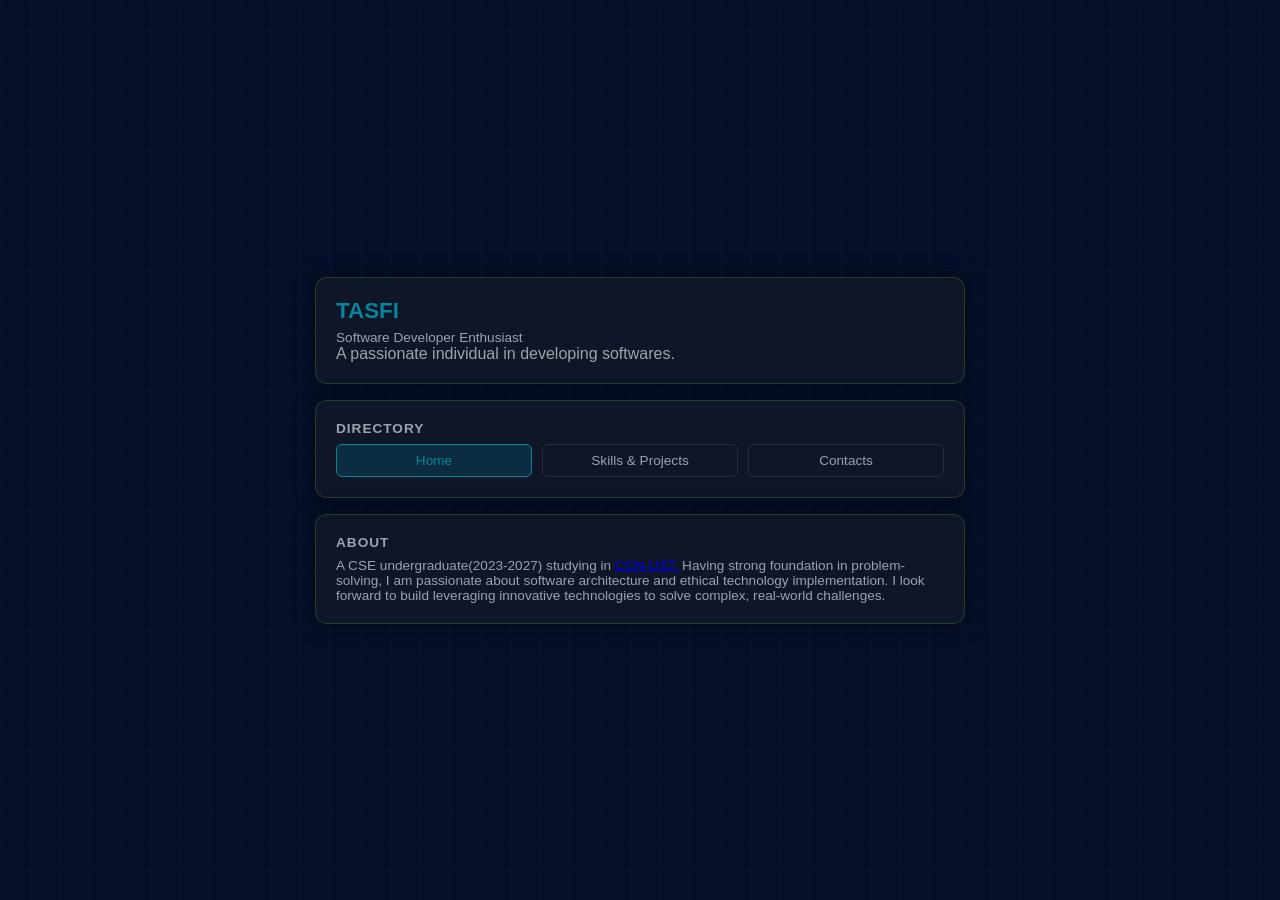
==== index.html @ cbce1b41 "Rename home.html to index.html" ====
<!DOCTYPE html>
<html lang="en">
<head>
    <meta charset="UTF-8">
    <meta name="viewport" content="width=device-width, initial-scale=1.0">
    <title>portfolio</title>
    <link rel="stylesheet" href="style.css">
</head>
<body>

    <div class="container">
        <!-- name -->
        <div class="panel">
            <h1>TASFI</h1>
            <p class="subtitle">Software Developer Enthusiast</p>
            <p>A passionate individual in developing softwares.</p>
        </div>

        <!-- directory -->
        <div class="panel">
           <h2>Directory</h2>
            <div class="nav-row">
                <a href="index.html" class="nav-btn active">Home</a>
                <a href="skills.html" class="nav-btn">Skills &amp; Projects</a>
                <a href="contacts.html" class="nav-btn">Contacts</a>
            </div>
        </div>

        <!-- about -->
        <div class="panel">
            <h2>About</h2>
            <p style="font-size: 0.85rem; color: var(--text-muted); margin-top: 6px;">
               A CSE undergraduate(2023-2027) studying in <a href="https://ccnust.ac.bd">CCN-UST.</a>
               Having strong foundation in problem-solving, I am passionate about software architecture and ethical technology implementation.
               I look forward to build leveraging innovative technologies to solve complex, real-world challenges.
            </p>
        </div>
    </div>

</body>
</html>
---- style.css ----
:root {
    --bg-color: #060f29;
    --panel-bg: rgba(17, 24, 39, 0.85);
    --border-color: rgba(84, 162, 35, 0.3);
    --accent-cyan: #09849a;
    --accent-emerald: #086647;
    --text-main: #f3f4f6a3;
    --text-muted: #9ca3af;
}

* {
    * {
    box-sizing: border-box;
    margin: 0;
    padding: 0;
    font-family: Verdana, Geneva, Tahoma, sans-serif;
}
}

body {
    background-color: var(--bg-color);
    color: var(--text-main);
    min-height: 100vh;
    display: flex;
    justify-content: center;
    align-items: center;
    padding: 20px;
}

body::before {
    content: "";
    position: absolute;
    top: 0;
    left: 0;
    width: 100%;
    height: 100%;
    background-image: linear-gradient(to right, rgba(255,255,255,0.02) 1px, transparent 1px),
                      linear-gradient(to bottom, rgba(255,255,255,0.02) 1px, transparent 1px);
    background-size: 30px 30px;
    z-index: -1;
}

.container {
    width: 100%;
    max-width: 650px;
    display: flex;
    flex-direction: column;
    gap: 16px;
}

.panel {
    background: var(--panel-bg);
    border: 1px solid var(--border-color);
    border-radius: 12px;
    padding: 20px;
    backdrop-filter: blur(12px);
    box-shadow: 0 0 20px rgba(0, 0, 0, 0.5);
    width: 100%;
}

h1 {
    font-size: 1.4rem;
    color: var(--accent-cyan);
    word-break: break-all;
    margin-bottom: 6px;
}

.subtitle {
    font-size: 0.85rem; 
    color: var(--text-muted);
}

.status-badge {
    display: inline-block;
    padding: 4px 8px;
    background: rgba(16, 185, 129, 0.1);
    border: 1px solid var(--accent-emerald);
    color: var(--accent-emerald);
    font-size: 0.75rem;
    border-radius: 4px;
    margin-top: 8px;
}

.nav-row {
    display: flex;
    gap: 10px;
    flex-wrap: wrap;
    margin-top: 8px;
}

.nav-btn {
    background: transparent;
    border: 1px solid rgba(255, 255, 255, 0.1);
    color: var(--text-muted);
    padding: 8px 14px;
    border-radius: 6px;
    cursor: pointer;
    font-size: 0.85rem;
    transition: all 0.2s ease;
    flex: 1;
    min-width: 100px;
    text-align: center;
    text-decoration: none;
    display: inline-block;
}

.nav-btn:hover, .nav-btn.active {
    background: rgba(6, 182, 212, 0.15);
    border-color: var(--accent-cyan);
    color: var(--accent-cyan);
}

h2 {
    font-size: 0.85rem;
    color: var(--text-muted);
    text-transform: uppercase;
    letter-spacing: 1px;
    margin-bottom: 8px;
}

ul {
    list-style: none;
    display: flex;
    flex-direction: column;
    gap: 8px;
    margin-top: 8px;
}

ul li {
    padding: 6px 8px;
    background: rgba(255, 255, 255, 0.03);
    border-left: 2px solid var(--accent-cyan);
    font-size: 0.85rem;
}

.code-snippet {
    background: #000;
    padding: 10px;
    border-radius: 6px;
    border: 1px solid #374151;
    font-size: 0.75rem;
    margin-top: 10px;
    color: var(--text-muted);
}
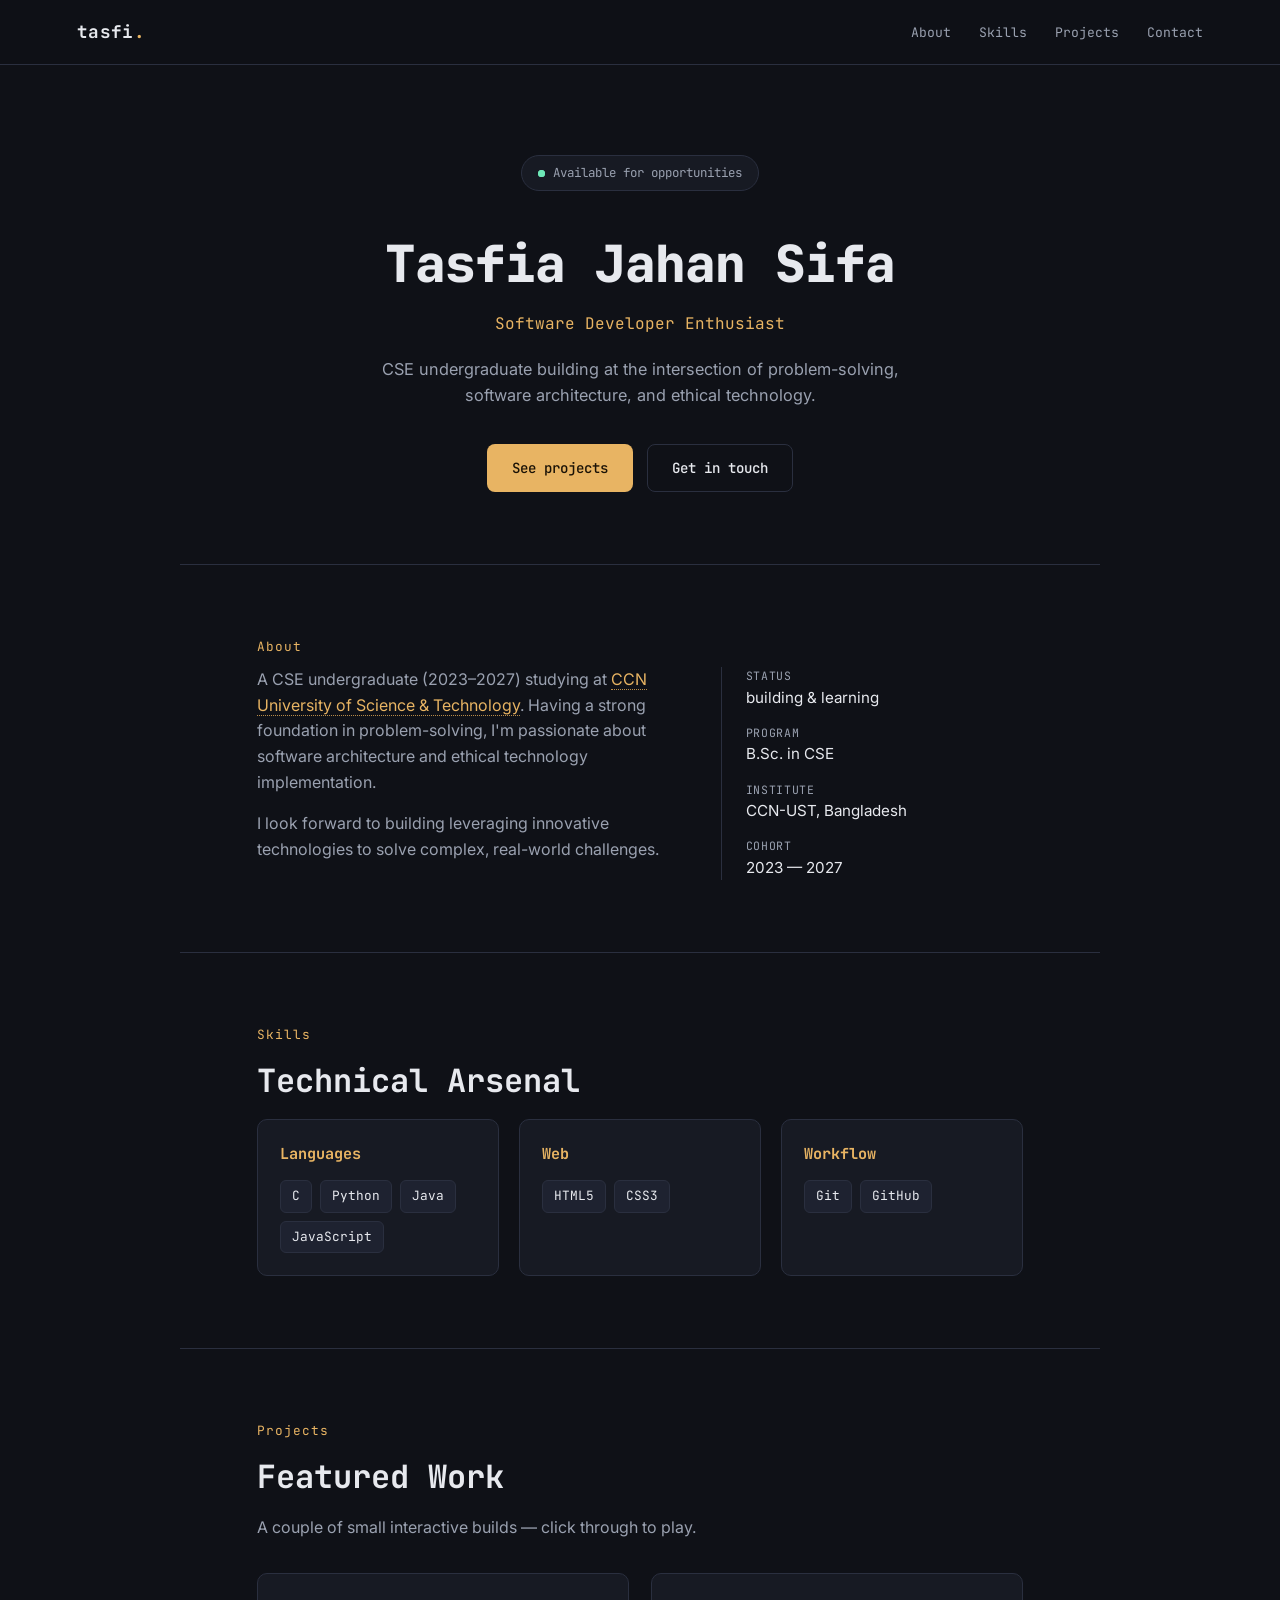
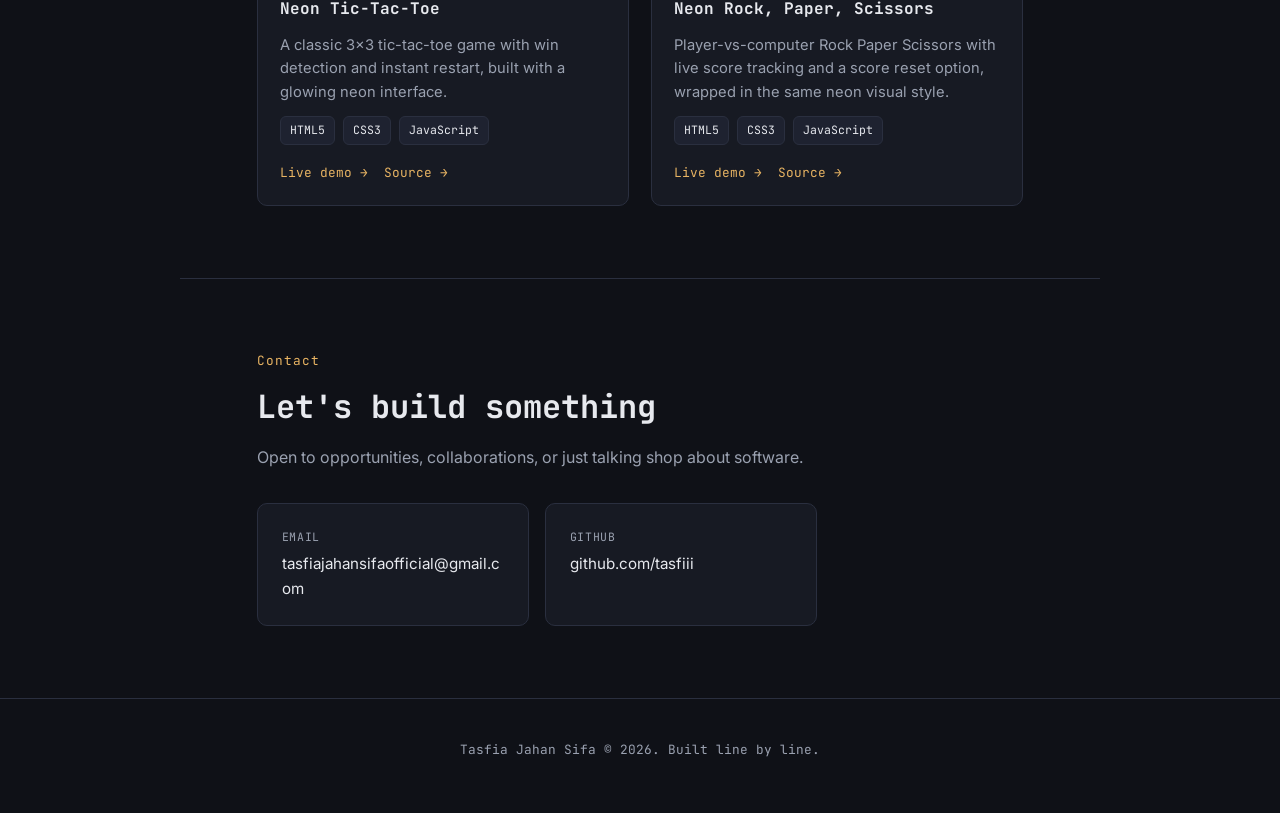
==== commit 57717539: "Add files via upload" ====
--- a/index.html
+++ b/index.html
@@ -1,41 +1,183 @@
 <!DOCTYPE html>
 <html lang="en">
 <head>
-    <meta charset="UTF-8">
-    <meta name="viewport" content="width=device-width, initial-scale=1.0">
-    <title>portfolio</title>
-    <link rel="stylesheet" href="style.css">
+<meta charset="UTF-8">
+<meta name="viewport" content="width=device-width, initial-scale=1.0">
+<title>Tasfi — Software Developer</title>
+<meta name="description" content="Portfolio of Tasfia Jahan Sifa (Tasfi), a CSE undergraduate building software with C, Python, Java, and JavaScript.">
+<link rel="preconnect" href="https://fonts.googleapis.com">
+<link rel="preconnect" href="https://fonts.gstatic.com" crossorigin>
+<link href="https://fonts.googleapis.com/css2?family=JetBrains+Mono:wght@400;500;700;800&family=Inter:wght@400;500;600;700&display=swap" rel="stylesheet">
+<link rel="stylesheet" href="style.css">
 </head>
 <body>
 
-    <div class="container">
-        <!-- name -->
-        <div class="panel">
-            <h1>TASFI</h1>
-            <p class="subtitle">Software Developer Enthusiast</p>
-            <p>A passionate individual in developing softwares.</p>
+<div class="progress-bar" id="progressBar"></div>
+
+<header class="nav" id="nav">
+  <a href="#top" class="nav__brand">tasfi<span class="dot">.</span></a>
+  <button class="nav__toggle" id="navToggle" aria-label="Toggle menu" aria-expanded="false">
+    <span></span><span></span><span></span>
+  </button>
+  <nav class="nav__links" id="navLinks">
+    <a href="#about">About</a>
+    <a href="#skills">Skills</a>
+    <a href="#projects">Projects</a>
+    <a href="#contact">Contact</a>
+  </nav>
+</header>
+
+<main id="top">
+
+  <!-- HERO -->
+  <section class="hero">
+    <span class="hero__badge"><span class="pulse-dot"></span>Available for opportunities</span>
+
+    <h1 class="hero__name">Tasfia Jahan Sifa</h1>
+    <p class="hero__role">Software Developer Enthusiast</p>
+    <p class="hero__tagline">CSE undergraduate building at the intersection of problem-solving,
+      software architecture, and ethical technology.</p>
+
+    <div class="hero__cta">
+      <a href="#projects" class="btn btn--primary">See projects</a>
+      <a href="#contact" class="btn btn--ghost">Get in touch</a>
+    </div>
+  </section>
+
+  <!-- ABOUT -->
+  <section id="about" class="section">
+    <p class="eyebrow">About</p>
+    <div class="about__grid">
+      <div class="about__text">
+        <p>A CSE undergraduate (2023–2027) studying at
+          <a href="https://ccnust.ac.bd" target="_blank" rel="noopener">CCN University of Science &amp; Technology</a>.
+          Having a strong foundation in problem-solving, I'm passionate about software architecture
+          and ethical technology implementation.</p>
+        <p>I look forward to building leveraging innovative technologies to solve complex,
+          real-world challenges.</p>
+      </div>
+      <div class="about__meta">
+        <div class="meta-row">
+          <span class="meta-label">status</span>
+          <span class="meta-value">building &amp; learning</span>
         </div>
+        <div class="meta-row">
+          <span class="meta-label">program</span>
+          <span class="meta-value">B.Sc. in CSE</span>
+        </div>
+        <div class="meta-row">
+          <span class="meta-label">institute</span>
+          <span class="meta-value">CCN-UST, Bangladesh</span>
+        </div>
+        <div class="meta-row">
+          <span class="meta-label">cohort</span>
+          <span class="meta-value">2023 — 2027</span>
+        </div>
+      </div>
+    </div>
+  </section>
 
-        <!-- directory -->
-        <div class="panel">
-           <h2>Directory</h2>
-            <div class="nav-row">
-                <a href="index.html" class="nav-btn active">Home</a>
-                <a href="skills.html" class="nav-btn">Skills &amp; Projects</a>
-                <a href="contacts.html" class="nav-btn">Contacts</a>
-            </div>
+  <!-- SKILLS -->
+  <section id="skills" class="section">
+    <p class="eyebrow">Skills</p>
+    <h2 class="section__title">Technical Arsenal</h2>
+
+    <div class="skills__grid">
+      <div class="skill-card">
+        <h3>Languages</h3>
+        <ul class="tag-list">
+          <li>C</li>
+          <li>Python</li>
+          <li>Java</li>
+          <li>JavaScript</li>
+        </ul>
+      </div>
+      <div class="skill-card">
+        <h3>Web</h3>
+        <ul class="tag-list">
+          <li>HTML5</li>
+          <li>CSS3</li>
+        </ul>
+      </div>
+      <div class="skill-card">
+        <h3>Workflow</h3>
+        <ul class="tag-list">
+          <li>Git</li>
+          <li>GitHub</li>
+        </ul>
+      </div>
+    </div>
+  </section>
+
+  <!-- PROJECTS -->
+  <section id="projects" class="section">
+    <p class="eyebrow">Projects</p>
+    <h2 class="section__title">Featured Work</h2>
+    <p class="section__note">A couple of small interactive builds — click through to play.</p>
+
+    <div class="projects__grid">
+
+      <article class="project-card">
+        <div class="project-card__head">
+          <h3>Neon Tic-Tac-Toe</h3>
         </div>
+        <p>A classic 3x3 tic-tac-toe game with win detection and instant restart, built
+          with a glowing neon interface.</p>
+        <ul class="tag-list tag-list--small">
+          <li>HTML5</li>
+          <li>CSS3</li>
+          <li>JavaScript</li>
+        </ul>
+        <div class="project-card__links">
+          <a href="https://tasfiii.github.io/Tic-Tac-Toe/" target="_blank" rel="noopener">Live demo →</a>
+          <a href="https://github.com/tasfiii/Tic-Tac-Toe" target="_blank" rel="noopener">Source →</a>
+        </div>
+      </article>
 
-        <!-- about -->
-        <div class="panel">
-            <h2>About</h2>
-            <p style="font-size: 0.85rem; color: var(--text-muted); margin-top: 6px;">
-               A CSE undergraduate(2023-2027) studying in <a href="https://ccnust.ac.bd">CCN-UST.</a>
-               Having strong foundation in problem-solving, I am passionate about software architecture and ethical technology implementation.
-               I look forward to build leveraging innovative technologies to solve complex, real-world challenges.
-            </p>
+      <article class="project-card">
+        <div class="project-card__head">
+          <h3>Neon Rock, Paper, Scissors</h3>
         </div>
+        <p>Player-vs-computer Rock Paper Scissors with live score tracking and a
+          score reset option, wrapped in the same neon visual style.</p>
+        <ul class="tag-list tag-list--small">
+          <li>HTML5</li>
+          <li>CSS3</li>
+          <li>JavaScript</li>
+        </ul>
+        <div class="project-card__links">
+          <a href="https://tasfiii.github.io/Rock-Paper-Scissor/" target="_blank" rel="noopener">Live demo →</a>
+          <a href="https://github.com/tasfiii/Rock-Paper-Scissor" target="_blank" rel="noopener">Source →</a>
+        </div>
+      </article>
+
     </div>
+  </section>
 
+  <!-- CONTACT -->
+  <section id="contact" class="section">
+    <p class="eyebrow">Contact</p>
+    <h2 class="section__title">Let's build something</h2>
+    <p class="section__note">Open to opportunities, collaborations, or just talking shop about software.</p>
+
+    <div class="contact__links">
+      <a href="mailto:tasfiajahansifaofficial@gmail.com" class="contact-link">
+        <span class="contact-link__label">Email</span>
+        <span class="contact-link__value">tasfiajahansifaofficial@gmail.com</span>
+      </a>
+      <a href="https://github.com/tasfiii" target="_blank" rel="noopener" class="contact-link">
+        <span class="contact-link__label">GitHub</span>
+        <span class="contact-link__value">github.com/tasfiii</span>
+      </a>
+    </div>
+  </section>
+
+</main>
+
+<footer class="footer">
+  <p>Tasfia Jahan Sifa © <span id="year"></span>. Built line by line.</p>
+</footer>
+
+<script src="script.js"></script>
 </body>
-</html>
+</html>
--- a/style.css
+++ b/style.css
@@ -1,144 +1,414 @@
-:root {
-    --bg-color: #060f29;
-    --panel-bg: rgba(17, 24, 39, 0.85);
-    --border-color: rgba(84, 162, 35, 0.3);
-    --accent-cyan: #09849a;
-    --accent-emerald: #086647;
-    --text-main: #f3f4f6a3;
-    --text-muted: #9ca3af;
-}
-
-* {
-    * {
-    box-sizing: border-box;
-    margin: 0;
-    padding: 0;
-    font-family: Verdana, Geneva, Tahoma, sans-serif;
-}
-}
-
-body {
-    background-color: var(--bg-color);
-    color: var(--text-main);
-    min-height: 100vh;
-    display: flex;
-    justify-content: center;
-    align-items: center;
-    padding: 20px;
-}
-
-body::before {
-    content: "";
-    position: absolute;
-    top: 0;
-    left: 0;
-    width: 100%;
-    height: 100%;
-    background-image: linear-gradient(to right, rgba(255,255,255,0.02) 1px, transparent 1px),
-                      linear-gradient(to bottom, rgba(255,255,255,0.02) 1px, transparent 1px);
-    background-size: 30px 30px;
-    z-index: -1;
-}
-
-.container {
-    width: 100%;
-    max-width: 650px;
-    display: flex;
+/* ============================
+   Tokens
+============================ */
+:root{
+  --bg:            #0f1117;
+  --surface:       #171a23;
+  --surface-2:     #1e2230;
+  --border:        #2a2f3f;
+  --text:          #e7e9ee;
+  --text-muted:    #9aa1b0;
+  --accent:        #e8b463;
+  --accent-dim:    #b98c48;
+  --mint:          #6ee7b7;
+  --font-mono:     'JetBrains Mono', ui-monospace, monospace;
+  --font-sans:     'Inter', system-ui, sans-serif;
+  --radius:        10px;
+  --max-width:     920px;
+}
+
+*{ box-sizing: border-box; }
+
+html{ scroll-behavior: smooth; }
+
+@media (prefers-reduced-motion: reduce){
+  html{ scroll-behavior: auto; }
+  *{ animation-duration: 0.01ms !important; animation-iteration-count: 1 !important; transition-duration: 0.01ms !important; }
+}
+
+body{
+  margin: 0;
+  background: var(--bg);
+  color: var(--text);
+  font-family: var(--font-sans);
+  line-height: 1.6;
+  -webkit-font-smoothing: antialiased;
+}
+
+a{ color: inherit; text-decoration: none; }
+
+ul{ list-style: none; margin: 0; padding: 0; }
+
+img{ max-width: 100%; display: block; }
+
+:focus-visible{
+  outline: 2px solid var(--accent);
+  outline-offset: 3px;
+}
+
+/* ============================
+   Progress bar
+============================ */
+.progress-bar{
+  position: fixed;
+  top: 0; left: 0;
+  height: 3px;
+  width: 0%;
+  background: linear-gradient(90deg, var(--accent), var(--mint));
+  z-index: 200;
+  transition: width 0.1s ease-out;
+}
+
+/* ============================
+   Nav
+============================ */
+.nav{
+  position: sticky;
+  top: 0;
+  z-index: 100;
+  display: flex;
+  align-items: center;
+  justify-content: space-between;
+  padding: 18px 6vw;
+  background: rgba(15,17,23,0.85);
+  backdrop-filter: blur(10px);
+  border-bottom: 1px solid var(--border);
+}
+
+.nav__brand{
+  font-family: var(--font-mono);
+  font-weight: 700;
+  font-size: 1.1rem;
+  letter-spacing: 0.02em;
+}
+.nav__brand .dot{ color: var(--accent); }
+
+.nav__links{
+  display: flex;
+  gap: 28px;
+}
+.nav__links a{
+  font-family: var(--font-mono);
+  font-size: 0.82rem;
+  color: var(--text-muted);
+  transition: color 0.2s ease;
+}
+.nav__links a:hover{ color: var(--accent); }
+
+.nav__toggle{
+  display: none;
+  flex-direction: column;
+  gap: 5px;
+  background: none;
+  border: none;
+  cursor: pointer;
+  padding: 6px;
+}
+.nav__toggle span{
+  width: 22px;
+  height: 2px;
+  background: var(--text);
+  transition: transform 0.2s ease, opacity 0.2s ease;
+}
+
+@media (max-width: 720px){
+  .nav__toggle{ display: flex; }
+  .nav__links{
+    position: fixed;
+    top: 60px; right: 0;
     flex-direction: column;
-    gap: 16px;
-}
-
-.panel {
-    background: var(--panel-bg);
-    border: 1px solid var(--border-color);
-    border-radius: 12px;
-    padding: 20px;
-    backdrop-filter: blur(12px);
-    box-shadow: 0 0 20px rgba(0, 0, 0, 0.5);
-    width: 100%;
-}
-
-h1 {
-    font-size: 1.4rem;
-    color: var(--accent-cyan);
-    word-break: break-all;
-    margin-bottom: 6px;
-}
-
-.subtitle {
-    font-size: 0.85rem; 
-    color: var(--text-muted);
-}
-
-.status-badge {
-    display: inline-block;
-    padding: 4px 8px;
-    background: rgba(16, 185, 129, 0.1);
-    border: 1px solid var(--accent-emerald);
-    color: var(--accent-emerald);
-    font-size: 0.75rem;
-    border-radius: 4px;
-    margin-top: 8px;
-}
-
-.nav-row {
-    display: flex;
-    gap: 10px;
-    flex-wrap: wrap;
-    margin-top: 8px;
-}
-
-.nav-btn {
-    background: transparent;
-    border: 1px solid rgba(255, 255, 255, 0.1);
-    color: var(--text-muted);
-    padding: 8px 14px;
-    border-radius: 6px;
-    cursor: pointer;
-    font-size: 0.85rem;
-    transition: all 0.2s ease;
-    flex: 1;
-    min-width: 100px;
-    text-align: center;
-    text-decoration: none;
-    display: inline-block;
-}
-
-.nav-btn:hover, .nav-btn.active {
-    background: rgba(6, 182, 212, 0.15);
-    border-color: var(--accent-cyan);
-    color: var(--accent-cyan);
-}
-
-h2 {
-    font-size: 0.85rem;
-    color: var(--text-muted);
-    text-transform: uppercase;
-    letter-spacing: 1px;
-    margin-bottom: 8px;
-}
-
-ul {
-    list-style: none;
-    display: flex;
-    flex-direction: column;
-    gap: 8px;
-    margin-top: 8px;
-}
-
-ul li {
-    padding: 6px 8px;
-    background: rgba(255, 255, 255, 0.03);
-    border-left: 2px solid var(--accent-cyan);
-    font-size: 0.85rem;
-}
-
-.code-snippet {
-    background: #000;
-    padding: 10px;
-    border-radius: 6px;
-    border: 1px solid #374151;
-    font-size: 0.75rem;
-    margin-top: 10px;
-    color: var(--text-muted);
+    gap: 0;
+    background: var(--surface);
+    border: 1px solid var(--border);
+    border-radius: var(--radius);
+    padding: 8px;
+    transform: translateX(120%);
+    transition: transform 0.25s ease;
+  }
+  .nav__links.is-open{ transform: translateX(-16px); }
+  .nav__links a{ padding: 12px 18px; }
+  .nav__toggle.is-open span:nth-child(1){ transform: translateY(7px) rotate(45deg); }
+  .nav__toggle.is-open span:nth-child(2){ opacity: 0; }
+  .nav__toggle.is-open span:nth-child(3){ transform: translateY(-7px) rotate(-45deg); }
+}
+
+/* ============================
+   Hero
+============================ */
+.hero{
+  max-width: var(--max-width);
+  margin: 0 auto;
+  padding: 10vh 6vw 8vh;
+  text-align: center;
+}
+
+.hero__badge{
+  display: inline-flex;
+  align-items: center;
+  gap: 8px;
+  font-family: var(--font-mono);
+  font-size: 0.78rem;
+  color: var(--text-muted);
+  background: var(--surface);
+  border: 1px solid var(--border);
+  padding: 7px 16px;
+  border-radius: 999px;
+  margin-bottom: 2rem;
+}
+.pulse-dot{
+  width: 7px;
+  height: 7px;
+  border-radius: 50%;
+  background: var(--mint);
+  position: relative;
+}
+.pulse-dot::after{
+  content: '';
+  position: absolute;
+  inset: 0;
+  border-radius: 50%;
+  background: var(--mint);
+  animation: pulse 1.8s ease-out infinite;
+}
+@keyframes pulse{
+  0%{ transform: scale(1); opacity: 0.7; }
+  100%{ transform: scale(2.8); opacity: 0; }
+}
+
+.hero__name{
+  font-family: var(--font-mono);
+  font-size: clamp(2rem, 6vw, 3.2rem);
+  font-weight: 800;
+  margin: 0 0 0.4rem;
+  letter-spacing: -0.02em;
+}
+.hero__role{
+  color: var(--accent);
+  font-family: var(--font-mono);
+  font-size: 1rem;
+  margin: 0 0 1.2rem;
+}
+.hero__tagline{
+  color: var(--text-muted);
+  max-width: 520px;
+  margin: 0 auto 2.2rem;
+  font-size: 1.02rem;
+}
+.hero__cta{
+  display: flex;
+  gap: 14px;
+  justify-content: center;
+  flex-wrap: wrap;
+}
+
+/* ============================
+   Buttons
+============================ */
+.btn{
+  display: inline-block;
+  padding: 12px 24px;
+  border-radius: 8px;
+  font-family: var(--font-mono);
+  font-size: 0.88rem;
+  font-weight: 500;
+  border: 1px solid transparent;
+  cursor: pointer;
+  transition: transform 0.15s ease, background 0.2s ease, border-color 0.2s ease;
+}
+.btn--primary{
+  background: var(--accent);
+  color: #1a1206;
+}
+.btn--primary:hover{ transform: translateY(-2px); background: #f0c079; }
+.btn--ghost{
+  border-color: var(--border);
+  color: var(--text);
+}
+.btn--ghost:hover{ border-color: var(--accent); color: var(--accent); }
+
+/* ============================
+   Section shell
+============================ */
+.section{
+  max-width: var(--max-width);
+  margin: 0 auto;
+  padding: 8vh 6vw;
+  border-top: 1px solid var(--border);
+}
+.eyebrow{
+  font-family: var(--font-mono);
+  color: var(--accent);
+  font-size: 0.8rem;
+  letter-spacing: 0.08em;
+  margin: 0 0 0.6rem;
+}
+.section__title{
+  font-family: var(--font-mono);
+  font-size: clamp(1.5rem, 4vw, 2rem);
+  margin: 0 0 0.8rem;
+}
+.section__note{
+  color: var(--text-muted);
+  margin: 0 0 2rem;
+  max-width: 560px;
+}
+
+/* ============================
+   About
+============================ */
+.about__grid{
+  display: grid;
+  grid-template-columns: 1.4fr 1fr;
+  gap: 40px;
+}
+.about__text p{ color: var(--text-muted); margin: 0 0 1rem; }
+.about__text a{ color: var(--accent); border-bottom: 1px dotted var(--accent-dim); }
+
+.about__meta{
+  border-left: 1px solid var(--border);
+  padding-left: 24px;
+  display: flex;
+  flex-direction: column;
+  gap: 14px;
+}
+.meta-row{ display: flex; flex-direction: column; }
+.meta-label{
+  font-family: var(--font-mono);
+  font-size: 0.72rem;
+  color: var(--text-muted);
+  text-transform: uppercase;
+  letter-spacing: 0.06em;
+}
+.meta-value{ font-size: 0.95rem; }
+
+@media (max-width: 720px){
+  .about__grid{ grid-template-columns: 1fr; }
+  .about__meta{ border-left: none; border-top: 1px solid var(--border); padding-left: 0; padding-top: 20px; }
+}
+
+/* ============================
+   Skills
+============================ */
+.skills__grid{
+  display: grid;
+  grid-template-columns: repeat(3, 1fr);
+  gap: 20px;
+}
+.skill-card{
+  background: var(--surface);
+  border: 1px solid var(--border);
+  border-radius: var(--radius);
+  padding: 22px;
+}
+.skill-card h3{
+  font-family: var(--font-mono);
+  font-size: 0.95rem;
+  margin: 0 0 14px;
+  color: var(--accent);
+}
+.tag-list{
+  display: flex;
+  flex-wrap: wrap;
+  gap: 8px;
+}
+.tag-list li{
+  font-family: var(--font-mono);
+  font-size: 0.8rem;
+  background: var(--surface-2);
+  border: 1px solid var(--border);
+  padding: 5px 11px;
+  border-radius: 6px;
+  color: var(--text);
+}
+.tag-list--small li{ font-size: 0.72rem; padding: 4px 9px; }
+
+@media (max-width: 720px){
+  .skills__grid{ grid-template-columns: 1fr; }
+}
+
+/* ============================
+   Projects
+============================ */
+.projects__grid{
+  display: grid;
+  grid-template-columns: repeat(auto-fit, minmax(260px, 1fr));
+  gap: 22px;
+}
+.project-card{
+  background: var(--surface);
+  border: 1px solid var(--border);
+  border-radius: var(--radius);
+  padding: 22px;
+  display: flex;
+  flex-direction: column;
+  gap: 12px;
+  transition: border-color 0.2s ease, transform 0.2s ease;
+}
+.project-card:hover{ border-color: var(--accent-dim); transform: translateY(-3px); }
+.project-card h3{
+  font-family: var(--font-mono);
+  font-size: 1rem;
+  margin: 0;
+  display: flex;
+  align-items: center;
+  gap: 8px;
+  flex-wrap: wrap;
+}
+.project-card p{ color: var(--text-muted); margin: 0; font-size: 0.92rem; }
+.project-card__links{
+  display: flex;
+  gap: 16px;
+  margin-top: auto;
+  padding-top: 6px;
+}
+.project-card__links a{
+  font-family: var(--font-mono);
+  font-size: 0.8rem;
+  color: var(--accent);
+}
+.project-card__links a:hover{ text-decoration: underline; }
+
+/* ============================
+   Contact
+============================ */
+.contact__links{
+  display: grid;
+  grid-template-columns: repeat(2, 1fr);
+  gap: 16px;
+  max-width: 560px;
+}
+.contact-link{
+  display: flex;
+  flex-direction: column;
+  gap: 6px;
+  padding: 24px;
+  background: var(--surface);
+  border: 1px solid var(--border);
+  border-radius: var(--radius);
+  transition: border-color 0.2s ease, transform 0.2s ease;
+}
+.contact-link:hover{ border-color: var(--accent); transform: translateY(-3px); }
+.contact-link__label{
+  font-family: var(--font-mono);
+  font-size: 0.72rem;
+  color: var(--text-muted);
+  text-transform: uppercase;
+  letter-spacing: 0.05em;
+}
+.contact-link__value{ font-size: 0.95rem; word-break: break-word; }
+
+@media (max-width: 560px){
+  .contact__links{ grid-template-columns: 1fr; }
+}
+
+/* ============================
+   Footer
+============================ */
+.footer{
+  text-align: center;
+  padding: 28px 6vw 40px;
+  color: var(--text-muted);
+  font-family: var(--font-mono);
+  font-size: 0.8rem;
+  border-top: 1px solid var(--border);
 }
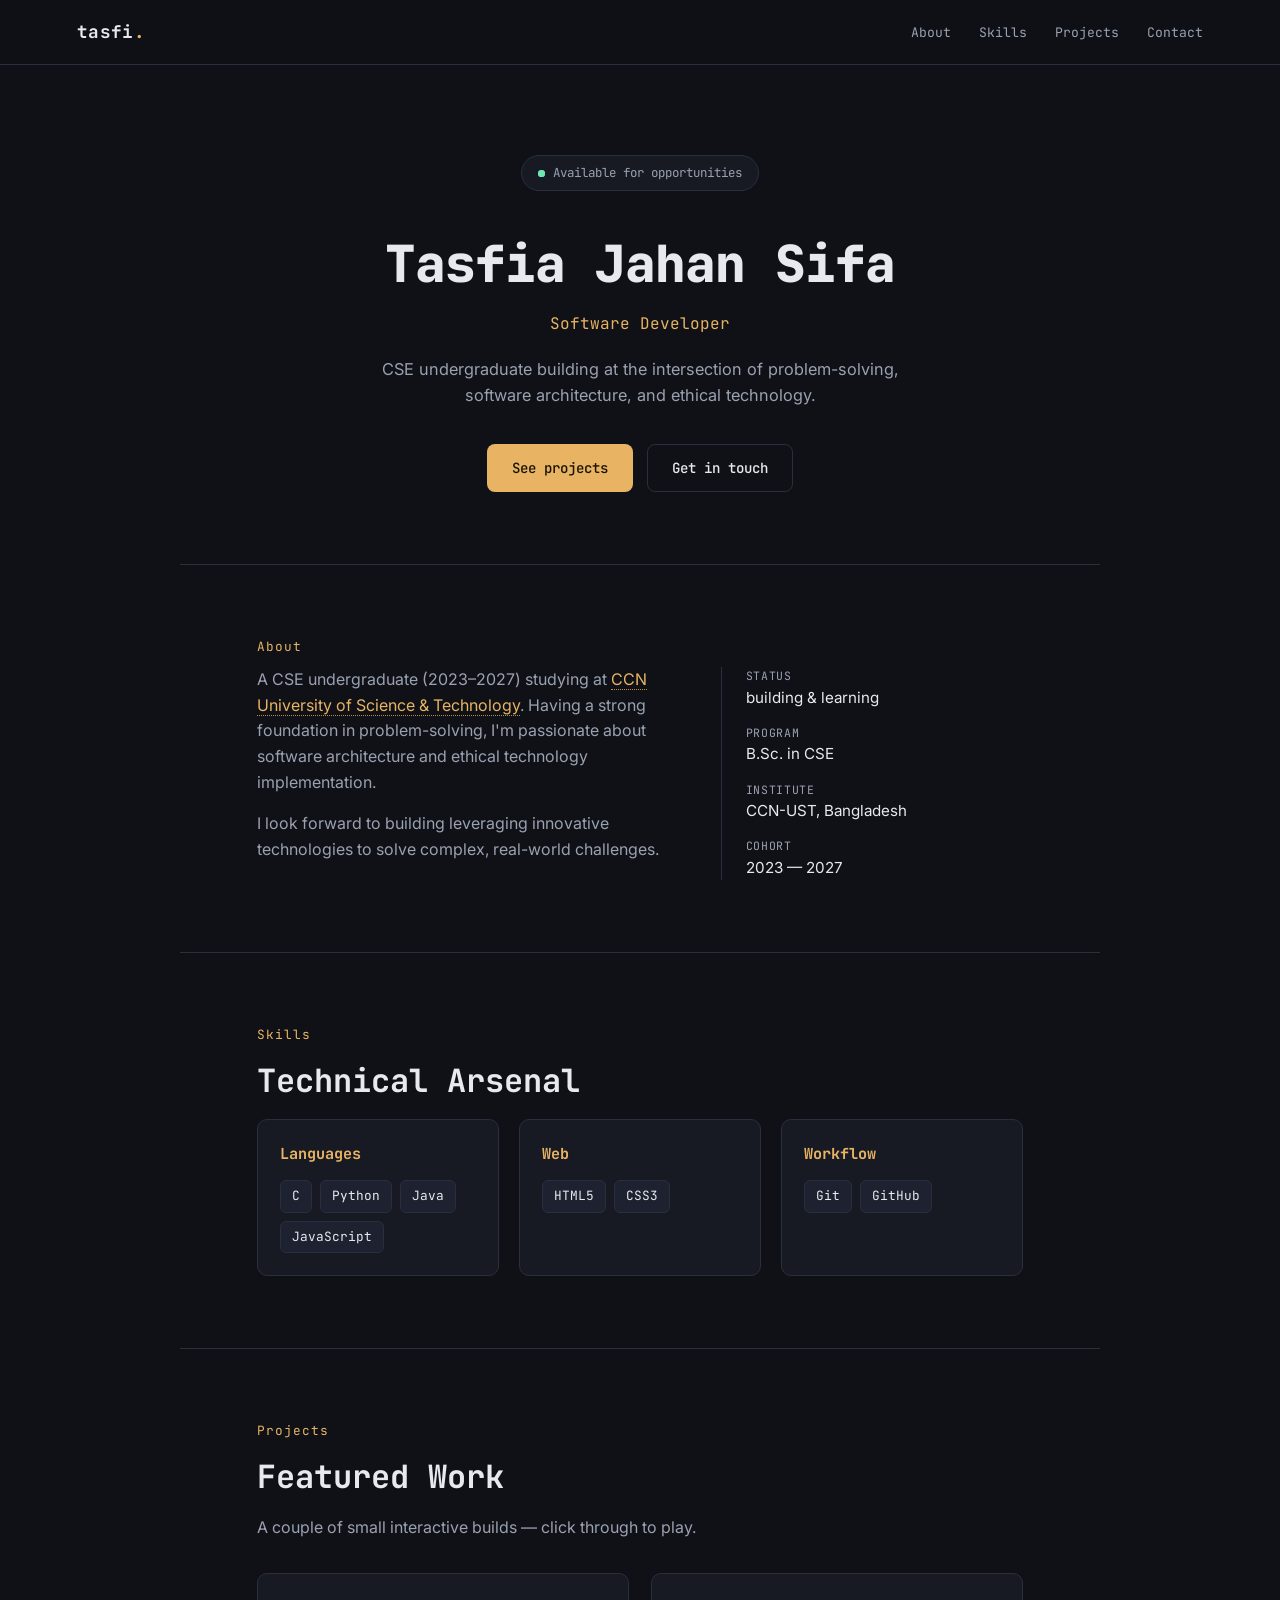
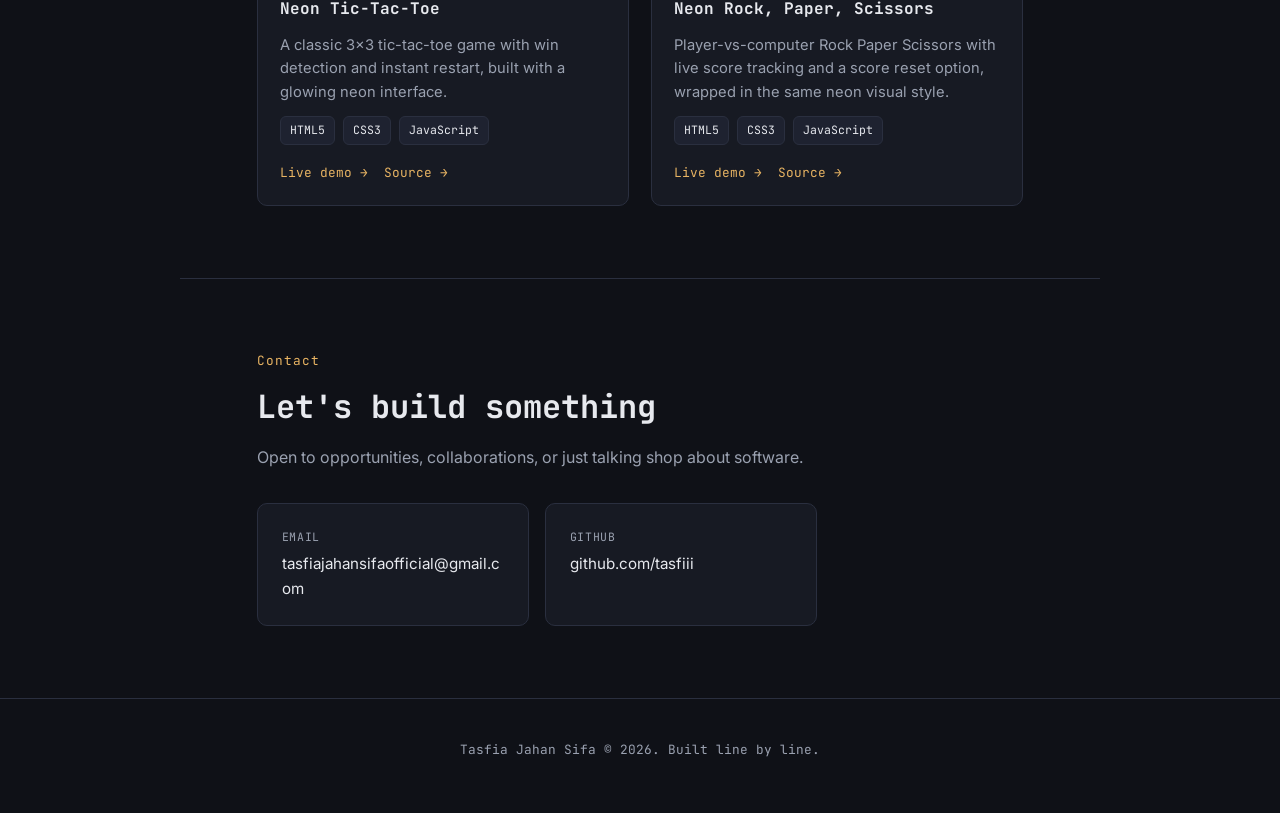
==== commit b43055e4: "Update index.html" ====
--- a/index.html
+++ b/index.html
@@ -9,6 +9,9 @@
 <link rel="preconnect" href="https://fonts.gstatic.com" crossorigin>
 <link href="https://fonts.googleapis.com/css2?family=JetBrains+Mono:wght@400;500;700;800&family=Inter:wght@400;500;600;700&display=swap" rel="stylesheet">
 <link rel="stylesheet" href="style.css">
+<link rel="icon" type="image/svg+xml" href="favicon.svg">
+<link rel="apple-touch-icon" href="favicon.svg">
+  
 </head>
 <body>
 
@@ -34,7 +37,7 @@
     <span class="hero__badge"><span class="pulse-dot"></span>Available for opportunities</span>
 
     <h1 class="hero__name">Tasfia Jahan Sifa</h1>
-    <p class="hero__role">Software Developer Enthusiast</p>
+    <p class="hero__role">Software Developer</p>
     <p class="hero__tagline">CSE undergraduate building at the intersection of problem-solving,
       software architecture, and ethical technology.</p>
 
@@ -180,4 +183,4 @@
 
 <script src="script.js"></script>
 </body>
-</html>+</html>
